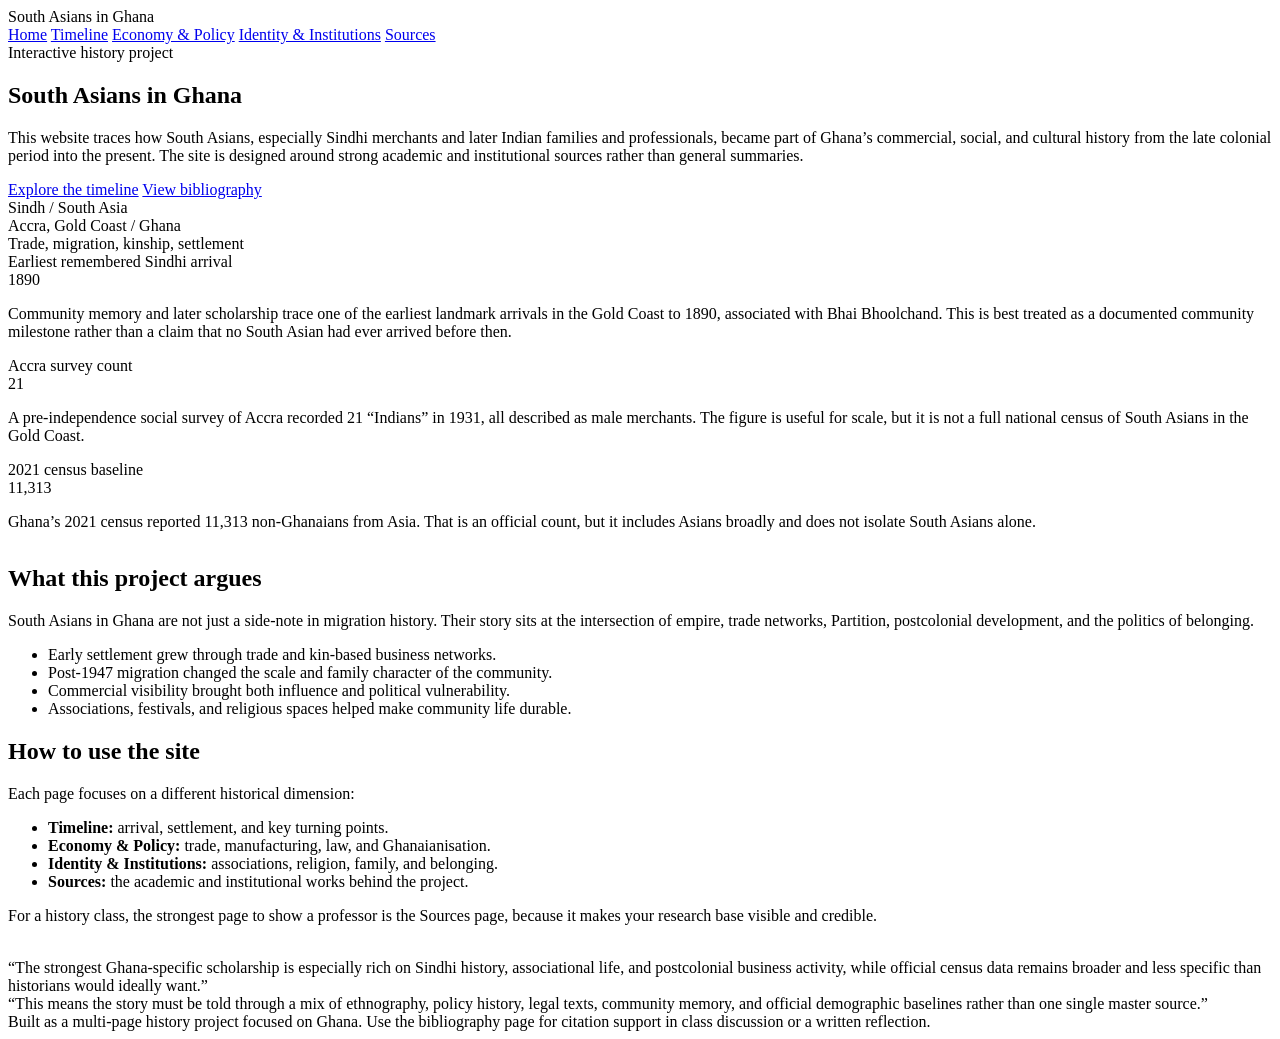
==== index.html @ bd2aa2fb "Add files via upload" ====
<!DOCTYPE html>
<html lang="en">
<head>
  <meta charset="UTF-8" />
  <meta name="viewport" content="width=device-width, initial-scale=1.0" />
  <title>South Asians in Ghana</title>
  <link rel="stylesheet" href="style.css" />
</head>
<body>
<header>
  <nav class="nav">
    <div class="brand">South Asians in Ghana</div>
    <div class="navlinks">
      <a href="index.html">Home</a>
      <a href="timeline.html">Timeline</a>
      <a href="economy.html">Economy & Policy</a>
      <a href="identity.html">Identity & Institutions</a>
      <a href="sources.html">Sources</a>
    </div>
  </nav>
</header>
<main class="container">
  <section class="hero">
    <div>
      <div class="kicker">Interactive history project</div>
      <h1>South Asians in Ghana</h1>
      <p>This website traces how South Asians, especially Sindhi merchants and later Indian families and professionals, became part of Ghana’s commercial, social, and cultural history from the late colonial period into the present. The site is designed around strong academic and institutional sources rather than general summaries.</p>
      <div class="cta-row">
        <a class="btn primary" href="timeline.html">Explore the timeline</a>
        <a class="btn secondary" href="sources.html">View bibliography</a>
      </div>
    </div>
    <div class="panel mini-map">
      <div class="dot" style="left:18%;top:38%"></div>
      <div class="label" style="left:8%;top:28%">Sindh / South Asia</div>
      <div class="dot" style="left:74%;top:52%"></div>
      <div class="label" style="left:63%;top:58%">Accra, Gold Coast / Ghana</div>
      <div class="route" style="left:21%;top:42%;width:53%;transform:rotate(10deg)"></div>
      <div class="label" style="left:35%;top:20%">Trade, migration, kinship, settlement</div>
    </div>
  </section>

  <section class="grid three">
    <div class="stat">
      <div class="small">Earliest remembered Sindhi arrival</div>
      <div class="stat-num">1890</div>
      <p>Community memory and later scholarship trace one of the earliest landmark arrivals in the Gold Coast to 1890, associated with Bhai Bhoolchand. This is best treated as a documented community milestone rather than a claim that no South Asian had ever arrived before then.</p>
    </div>
    <div class="stat">
      <div class="small">Accra survey count</div>
      <div class="stat-num">21</div>
      <p>A pre-independence social survey of Accra recorded 21 “Indians” in 1931, all described as male merchants. The figure is useful for scale, but it is not a full national census of South Asians in the Gold Coast.</p>
    </div>
    <div class="stat">
      <div class="small">2021 census baseline</div>
      <div class="stat-num">11,313</div>
      <p>Ghana’s 2021 census reported 11,313 non-Ghanaians from Asia. That is an official count, but it includes Asians broadly and does not isolate South Asians alone.</p>
    </div>
  </section>

  <section style="margin-top:34px" class="grid two">
    <div class="feature">
      <h2 class="section-title">What this project argues</h2>
      <p class="section-lead">South Asians in Ghana are not just a side-note in migration history. Their story sits at the intersection of empire, trade networks, Partition, postcolonial development, and the politics of belonging.</p>
      <ul class="clean">
        <li>Early settlement grew through trade and kin-based business networks.</li>
        <li>Post-1947 migration changed the scale and family character of the community.</li>
        <li>Commercial visibility brought both influence and political vulnerability.</li>
        <li>Associations, festivals, and religious spaces helped make community life durable.</li>
      </ul>
    </div>
    <div class="feature">
      <h2 class="section-title">How to use the site</h2>
      <p>Each page focuses on a different historical dimension:</p>
      <ul class="clean">
        <li><strong>Timeline:</strong> arrival, settlement, and key turning points.</li>
        <li><strong>Economy & Policy:</strong> trade, manufacturing, law, and Ghanaianisation.</li>
        <li><strong>Identity & Institutions:</strong> associations, religion, family, and belonging.</li>
        <li><strong>Sources:</strong> the academic and institutional works behind the project.</li>
      </ul>
      <p class="callout">For a history class, the strongest page to show a professor is the Sources page, because it makes your research base visible and credible.</p>
    </div>
  </section>

  <section style="margin-top:34px" class="grid two">
    <div class="quote">“The strongest Ghana-specific scholarship is especially rich on Sindhi history, associational life, and postcolonial business activity, while official census data remains broader and less specific than historians would ideally want.”</div>
    <div class="quote">“This means the story must be told through a mix of ethnography, policy history, legal texts, community memory, and official demographic baselines rather than one single master source.”</div>
  </section>
</main>
<footer>
  Built as a multi-page history project focused on Ghana. Use the bibliography page for citation support in class discussion or a written reflection.
</footer>
<script src="app.js"></script>
</body>
</html>
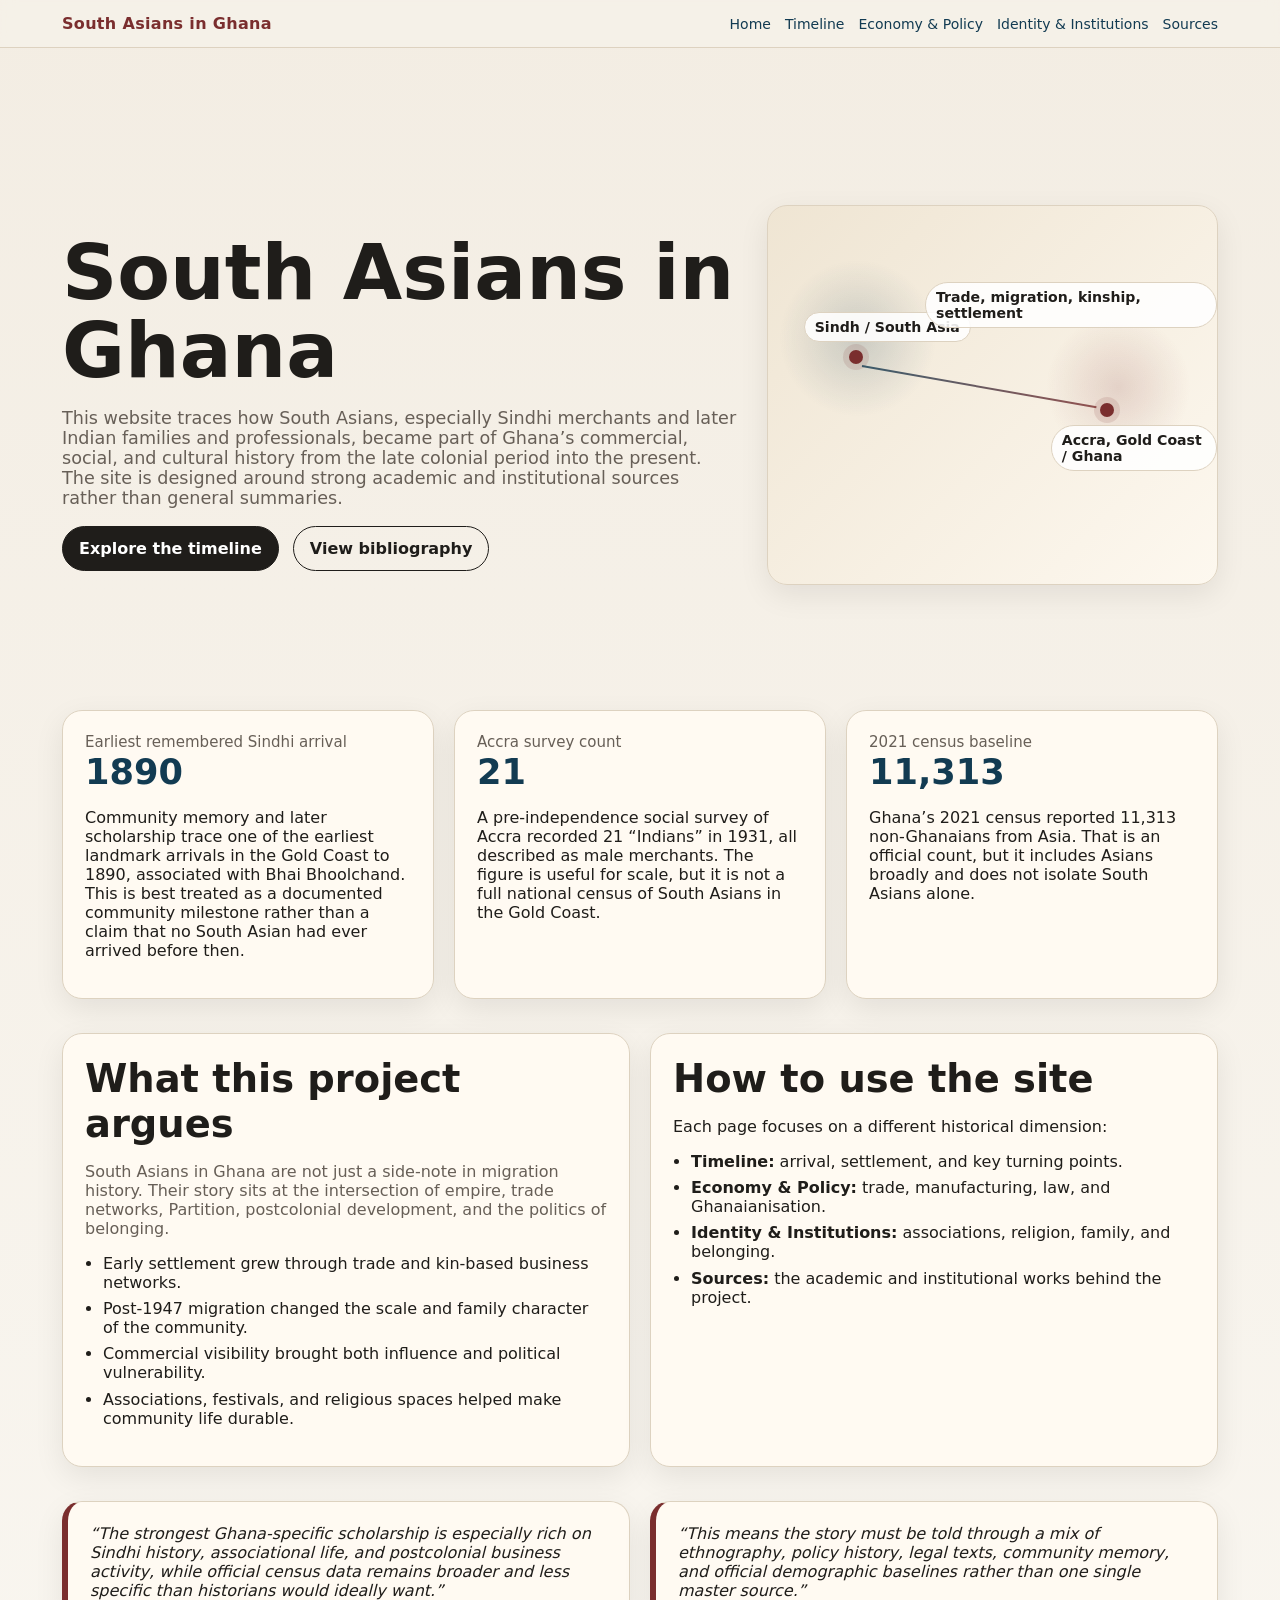
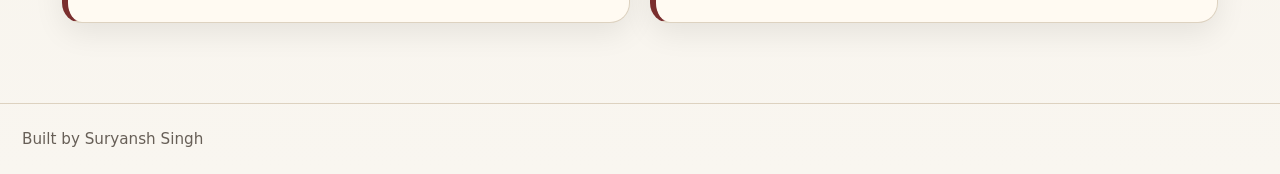
==== commit 265c5335: "Update index.html" ====
--- a/index.html
+++ b/index.html
@@ -22,7 +22,6 @@
 <main class="container">
   <section class="hero">
     <div>
-      <div class="kicker">Interactive history project</div>
       <h1>South Asians in Ghana</h1>
       <p>This website traces how South Asians, especially Sindhi merchants and later Indian families and professionals, became part of Ghana’s commercial, social, and cultural history from the late colonial period into the present. The site is designed around strong academic and institutional sources rather than general summaries.</p>
       <div class="cta-row">
@@ -78,7 +77,6 @@
         <li><strong>Identity & Institutions:</strong> associations, religion, family, and belonging.</li>
         <li><strong>Sources:</strong> the academic and institutional works behind the project.</li>
       </ul>
-      <p class="callout">For a history class, the strongest page to show a professor is the Sources page, because it makes your research base visible and credible.</p>
     </div>
   </section>
 
@@ -88,8 +86,7 @@
   </section>
 </main>
 <footer>
-  Built as a multi-page history project focused on Ghana. Use the bibliography page for citation support in class discussion or a written reflection.
-</footer>
+  Built by Suryansh Singh
 <script src="app.js"></script>
 </body>
 </html>
--- a/style.css
+++ b/style.css
@@ -0,0 +1,83 @@
+:root{
+  --bg:#f6f1e8;
+  --paper:#fffaf2;
+  --ink:#1f1d1a;
+  --muted:#675f57;
+  --accent:#7a2e2e;
+  --accent-2:#123b52;
+  --line:#ddd2c0;
+  --shadow:0 10px 30px rgba(0,0,0,.08);
+}
+*{box-sizing:border-box}
+html{scroll-behavior:smooth}
+body{
+  margin:0;
+  font-family: Inter, system-ui, -apple-system, BlinkMacSystemFont, "Segoe UI", sans-serif;
+  color:var(--ink);
+  background:linear-gradient(180deg,#f3ede3 0%, #f9f6f0 100%);
+}
+a{color:var(--accent-2);text-decoration:none}
+a:hover{text-decoration:underline}
+header{
+  position:sticky;top:0;z-index:20;
+  backdrop-filter: blur(8px);
+  background:rgba(246,241,232,.9);
+  border-bottom:1px solid var(--line);
+}
+.nav{
+  max-width:1200px;margin:0 auto;padding:14px 22px;
+  display:flex;justify-content:space-between;align-items:center;gap:18px;
+}
+.brand{font-weight:800;letter-spacing:.02em;color:var(--accent)}
+.navlinks{display:flex;flex-wrap:wrap;gap:14px;font-size:14px}
+.container{max-width:1200px;margin:0 auto;padding:32px 22px 80px}
+.hero{
+  display:grid;grid-template-columns:1.2fr .8fr;gap:28px;align-items:center;
+  min-height:70vh;
+}
+.hero h1{font-size:clamp(2.4rem,6vw,4.8rem);line-height:1.02;margin:.2em 0}
+.hero p{font-size:1.1rem;color:var(--muted);max-width:62ch}
+.kicker{color:var(--accent-2);font-weight:700;text-transform:uppercase;letter-spacing:.12em;font-size:.78rem}
+.panel,.card,.timeline-item,.source-card,.stat,.quote,.tab-panel,.feature{
+  background:var(--paper);border:1px solid var(--line);border-radius:20px;box-shadow:var(--shadow)
+}
+.grid{display:grid;gap:20px}
+.two{grid-template-columns:repeat(2,minmax(0,1fr))}
+.three{grid-template-columns:repeat(3,minmax(0,1fr))}
+.card,.panel,.feature,.tab-panel,.source-card,.stat,.quote{padding:22px}
+.section-title{font-size:clamp(1.6rem,3vw,2.4rem);margin:0 0 10px}
+.section-lead{color:var(--muted);max-width:70ch}
+.cta-row{display:flex;flex-wrap:wrap;gap:14px;margin-top:18px}
+.btn{display:inline-block;padding:12px 16px;border-radius:999px;border:1px solid var(--ink);font-weight:700}
+.btn.primary{background:var(--ink);color:#fff;border-color:var(--ink)}
+.btn.secondary{background:transparent;color:var(--ink)}
+.mini-map{
+  min-height:380px;position:relative;overflow:hidden;
+  background:
+   radial-gradient(circle at 20% 35%, rgba(18,59,82,.18), transparent 18%),
+   radial-gradient(circle at 78% 48%, rgba(122,46,46,.16), transparent 18%),
+   linear-gradient(135deg,#efe5d3,#fdf8ef);
+}
+.route{position:absolute;height:2px;background:linear-gradient(90deg,var(--accent-2),var(--accent));transform-origin:left center;opacity:.8}
+.dot{position:absolute;width:14px;height:14px;border-radius:50%;background:var(--accent);box-shadow:0 0 0 6px rgba(122,46,46,.13)}
+.label{position:absolute;font-size:.88rem;font-weight:700;background:rgba(255,255,255,.88);padding:6px 10px;border-radius:999px;border:1px solid var(--line)}
+.timeline{display:grid;gap:18px;position:relative}
+.timeline-item{padding:18px 20px;border-left:5px solid var(--accent-2)}
+.year{font-size:1.3rem;font-weight:800;color:var(--accent)}
+.small{font-size:.94rem;color:var(--muted)}
+.tabs{display:flex;flex-wrap:wrap;gap:10px;margin:18px 0}
+.tab-btn{padding:10px 14px;border-radius:999px;border:1px solid var(--line);background:#fff;cursor:pointer;font-weight:700}
+.tab-btn.active{background:var(--accent-2);color:#fff;border-color:var(--accent-2)}
+.tab-panel{display:none}
+.tab-panel.active{display:block}
+.quote{font-style:italic;border-left:6px solid var(--accent)}
+.stat-num{font-size:2.2rem;font-weight:900;color:var(--accent-2)}
+footer{border-top:1px solid var(--line);padding:26px 22px;color:var(--muted);font-size:.95rem}
+.breadcrumbs{font-size:.95rem;color:var(--muted);margin-bottom:8px}
+.callout{padding:14px 16px;border-radius:16px;background:#fff3dd;border:1px solid #edd39c;color:#56472b}
+ul.clean{padding-left:18px}
+li{margin:.45em 0}
+@media (max-width:900px){
+  .hero,.two,.three{grid-template-columns:1fr}
+  .mini-map{min-height:300px}
+}
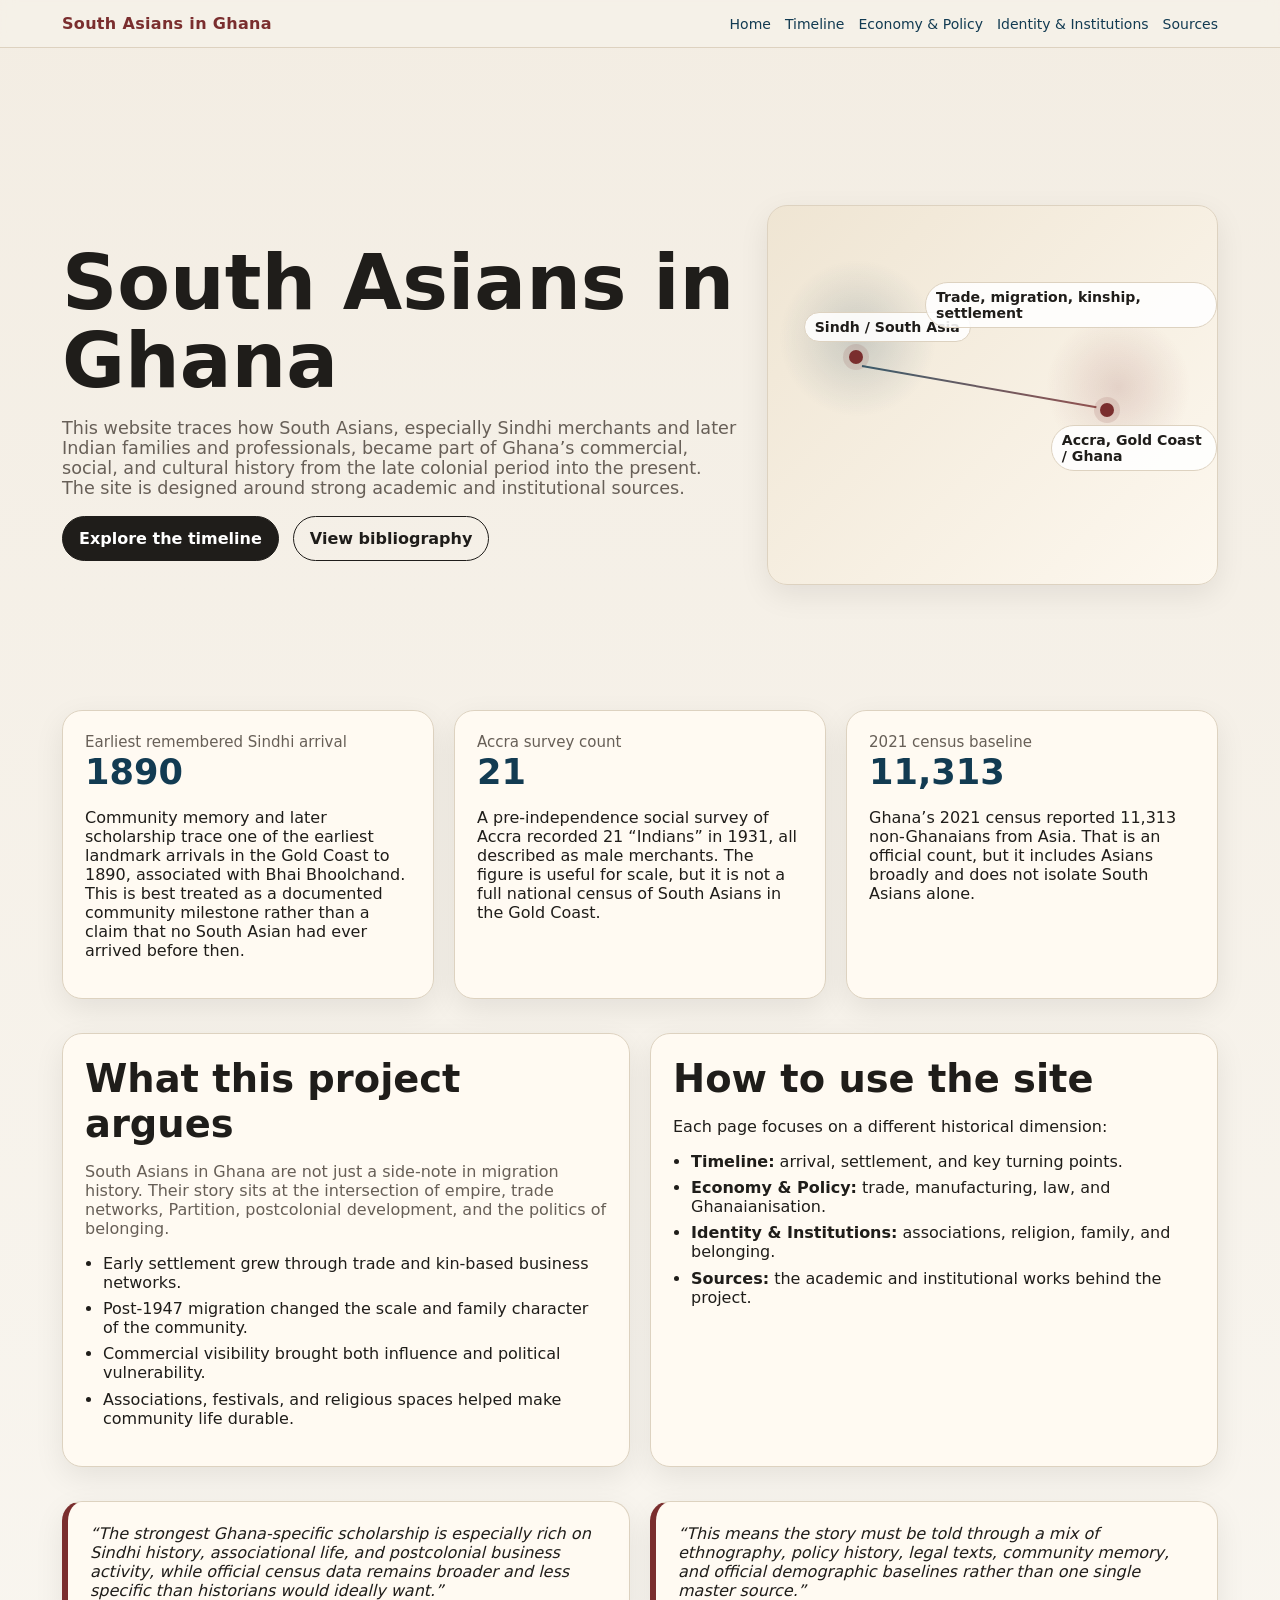
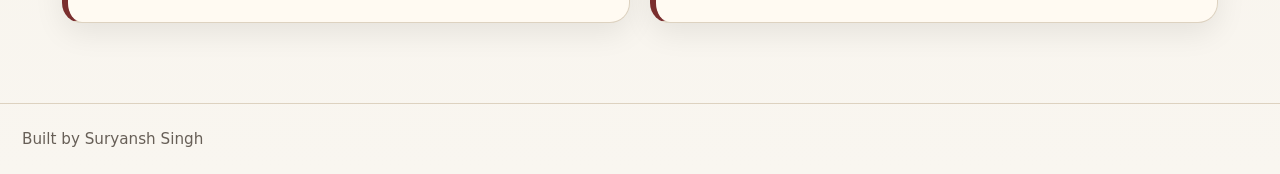
==== commit 1f792de1: "Update index.html" ====
--- a/index.html
+++ b/index.html
@@ -23,7 +23,7 @@
   <section class="hero">
     <div>
       <h1>South Asians in Ghana</h1>
-      <p>This website traces how South Asians, especially Sindhi merchants and later Indian families and professionals, became part of Ghana’s commercial, social, and cultural history from the late colonial period into the present. The site is designed around strong academic and institutional sources rather than general summaries.</p>
+      <p>This website traces how South Asians, especially Sindhi merchants and later Indian families and professionals, became part of Ghana’s commercial, social, and cultural history from the late colonial period into the present. The site is designed around strong academic and institutional sources.</p>
       <div class="cta-row">
         <a class="btn primary" href="timeline.html">Explore the timeline</a>
         <a class="btn secondary" href="sources.html">View bibliography</a>
